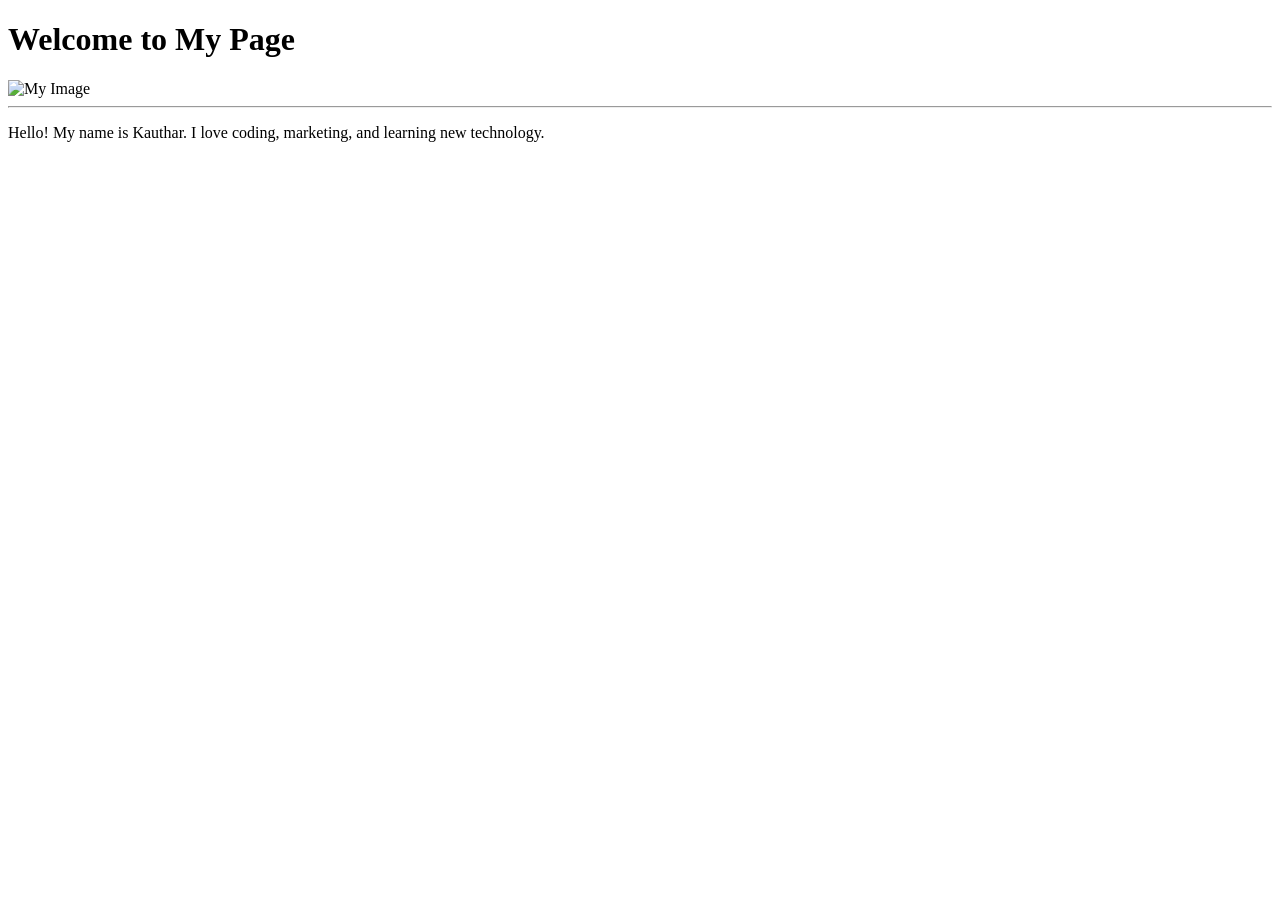
==== index..html @ 877be136 "Initial commit" ====
<!DOCTYPE html>
<html>
<head>
    <title>Introduction Page</title>
</head>
<body>

    <h1>Welcome to My Page</h1>

    <img src="image.jpg" alt="My Image" width="300">

    <hr>

    <p>
        Hello! My name is Kauthar. I love coding, marketing, and learning new technology.
    </p>

</body>
</html>
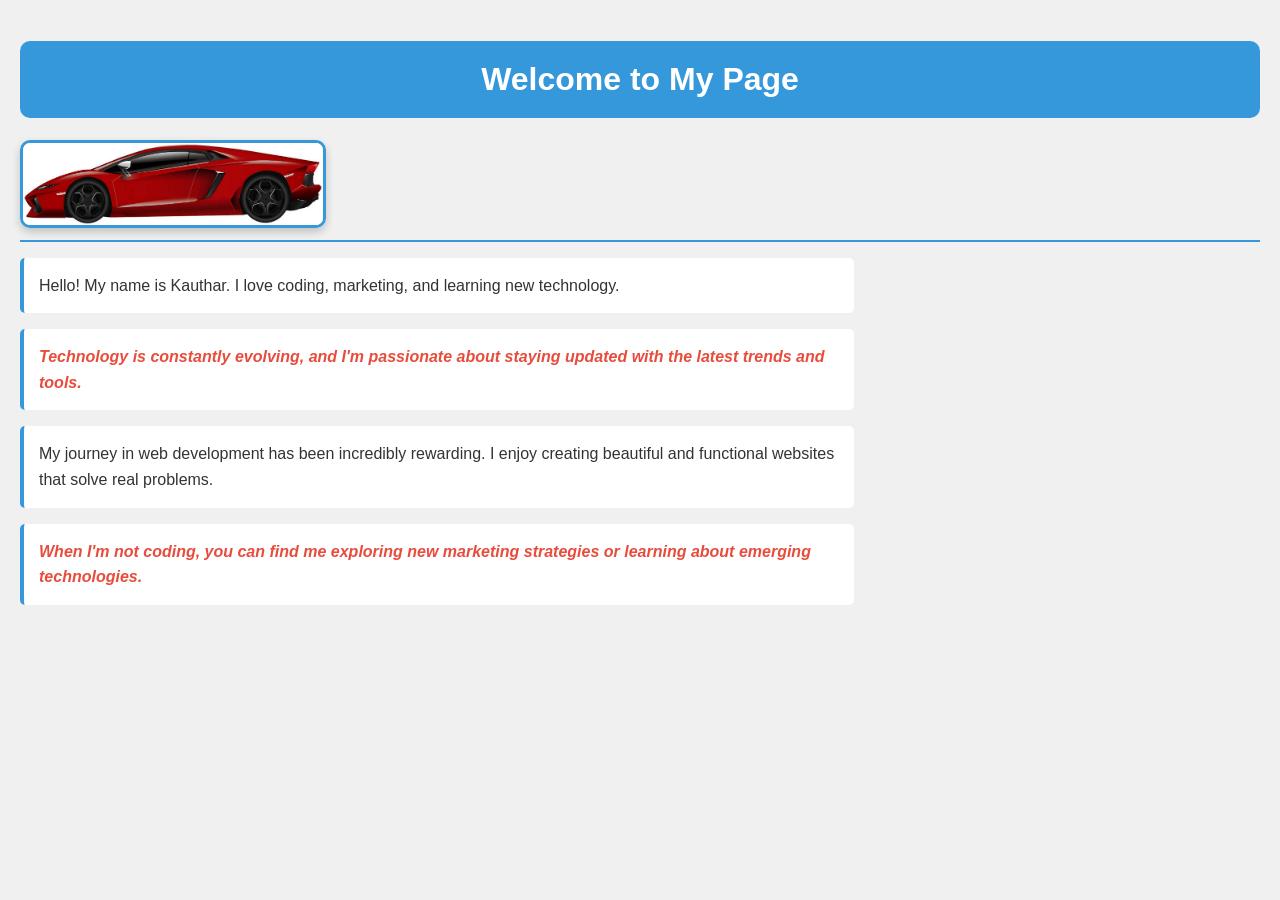
==== commit d7c4b75f: "Initial commit" ====
--- a/index..html
+++ b/index..html
@@ -1,19 +1,38 @@
-<!DOCTYPE html>
+<!doctype html>
 <html>
-<head>
+  <head>
     <title>Introduction Page</title>
-</head>
-<body>
-
+    <link rel="stylesheet" href="index.css" />
+  </head>
+  <body>
     <h1>Welcome to My Page</h1>
 
-    <img src="image.jpg" alt="My Image" width="300">
+    <img src="car.jpg" alt="My Image" width="300" />
 
-    <hr>
+    <hr />
 
     <p>
-        Hello! My name is Kauthar. I love coding, marketing, and learning new technology.
+      Hello! My name is Kauthar. I love coding, marketing, and learning new
+      technology.
     </p>
 
-</body>
-</html>+    <p>
+      <em
+        >Technology is constantly evolving, and I'm passionate about staying
+        updated with the latest trends and tools.</em
+      >
+    </p>
+
+    <p>
+      My journey in web development has been incredibly rewarding. I enjoy
+      creating beautiful and functional websites that solve real problems.
+    </p>
+
+    <p>
+      <em
+        >When I'm not coding, you can find me exploring new marketing strategies
+        or learning about emerging technologies.</em
+      >
+    </p>
+  </body>
+</html>
--- a/index.css
+++ b/index.css
@@ -0,0 +1,43 @@
+body {
+  font-family: Arial, sans-serif;
+  margin: 0;
+  padding: 20px;
+  background-color: #f0f0f0;
+}
+
+h1 {
+  color: #2c3e50;
+  text-align: center;
+  background-color: #3498db;
+  padding: 20px;
+  border-radius: 10px;
+  color: white;
+}
+
+p {
+  line-height: 1.6;
+  color: #333;
+  max-width: 800px;
+  background-color: white;
+  padding: 15px;
+  border-left: 4px solid #3498db;
+  border-radius: 5px;
+}
+
+img {
+  border-radius: 10px;
+  box-shadow: 0 4px 8px rgba(0,0,0,0.2);
+  border: 3px solid #3498db;
+}
+
+hr {
+  border: none;
+  height: 2px;
+  background-color: #3498db;
+}
+
+em {
+  font-style: italic;
+  color: #e74c3c;
+  font-weight: bold;
+}
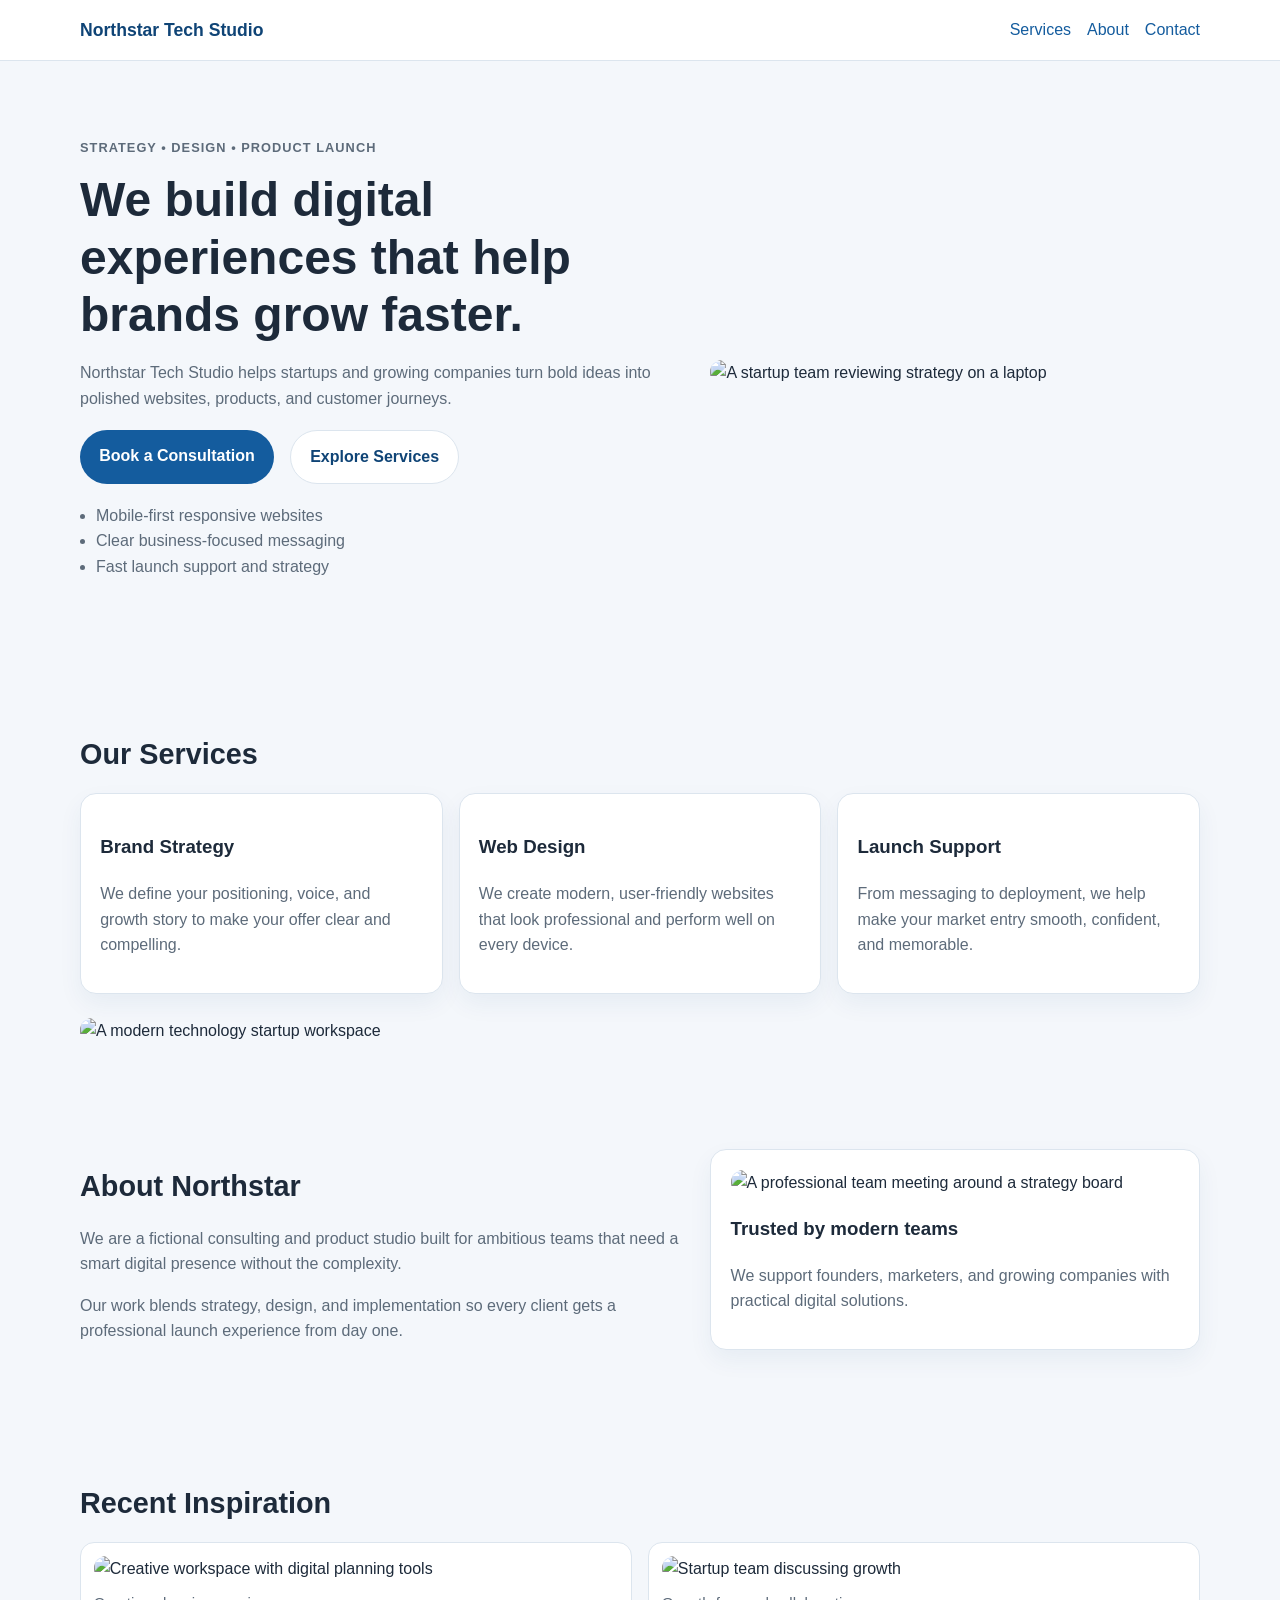
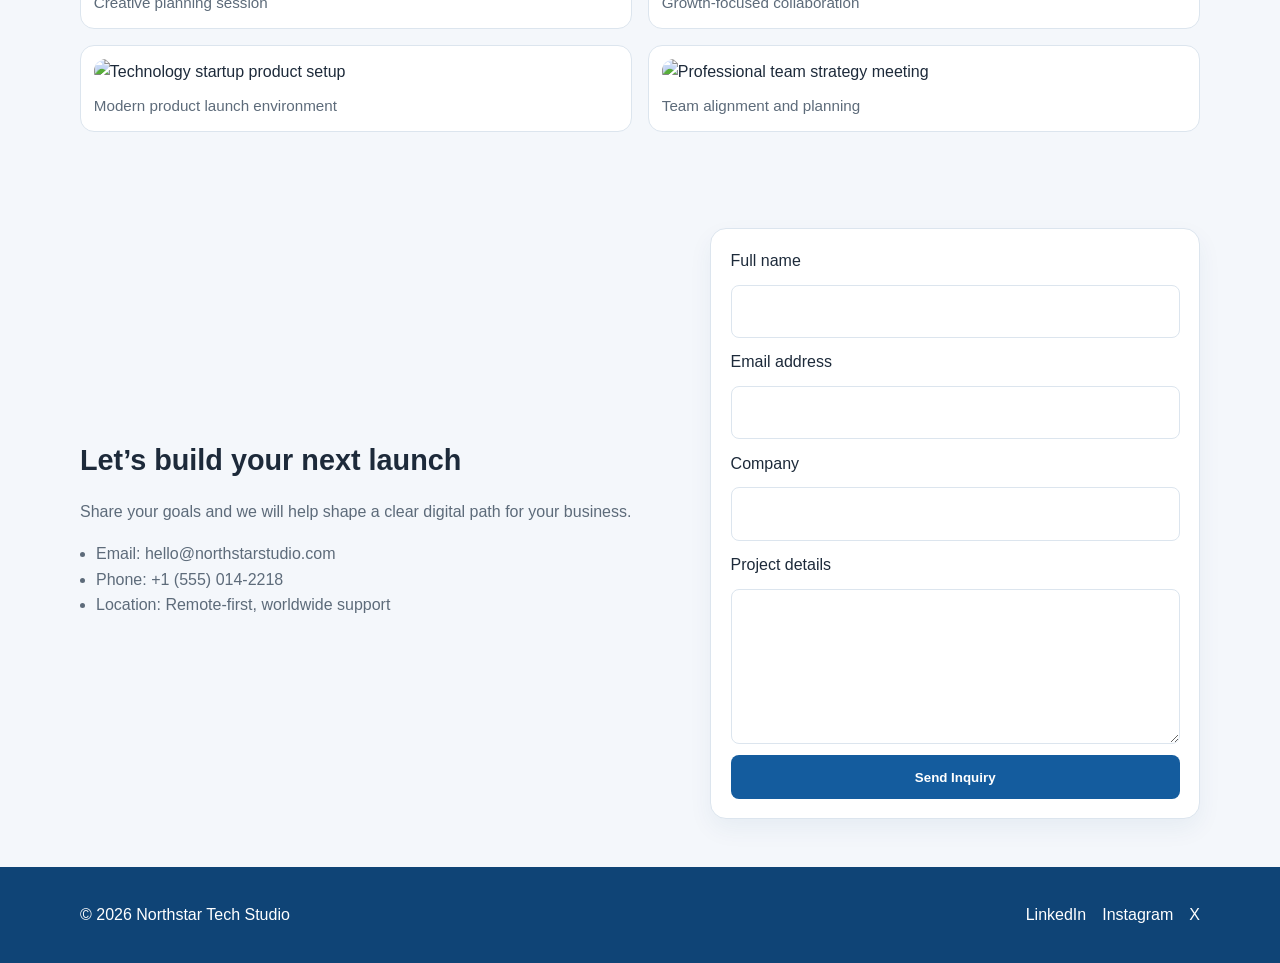
==== commit 29888393: "Add professional landing page" ====
--- a/index..html
+++ b/index..html
@@ -1,38 +1,162 @@
 <!doctype html>
-<html>
+<html lang="en">
   <head>
-    <title>Introduction Page</title>
+    <meta charset="UTF-8" />
+    <meta name="viewport" content="width=device-width, initial-scale=1.0" />
+    <meta
+      name="description"
+      content="Northstar Tech Studio creates modern digital experiences for ambitious businesses."
+    />
+    <title>Northstar Tech Studio | Modern Digital Growth</title>
     <link rel="stylesheet" href="index.css" />
   </head>
   <body>
-    <h1>Welcome to My Page</h1>
+    <a class="skip-link" href="#main-content">Skip to main content</a>
 
-    <img src="car.jpg" alt="My Image" width="300" />
+    <header class="site-header">
+      <div class="container nav-wrap">
+        <a class="brand" href="#top">Northstar Tech Studio</a>
+        <nav aria-label="Primary navigation">
+          <ul class="nav-links">
+            <li><a href="#services">Services</a></li>
+            <li><a href="#about">About</a></li>
+            <li><a href="#contact">Contact</a></li>
+          </ul>
+        </nav>
+      </div>
+    </header>
 
-    <hr />
+    <main id="main-content">
+      <section class="hero" id="top">
+        <div class="container hero-grid">
+          <div class="hero-content">
+            <p class="eyebrow">Strategy • Design • Product Launch</p>
+            <h1>We build digital experiences that help brands grow faster.</h1>
+            <p>
+              Northstar Tech Studio helps startups and growing companies turn bold ideas into polished websites, products, and customer journeys.
+            </p>
+            <div class="hero-actions">
+              <a class="btn btn-primary" href="#contact">Book a Consultation</a>
+              <a class="btn btn-secondary" href="#services">Explore Services</a>
+            </div>
+            <ul class="hero-highlights">
+              <li>Mobile-first responsive websites</li>
+              <li>Clear business-focused messaging</li>
+              <li>Fast launch support and strategy</li>
+            </ul>
+          </div>
+          <div class="hero-media">
+            <img src="startup.jpg" alt="A startup team reviewing strategy on a laptop" />
+          </div>
+        </div>
+      </section>
 
-    <p>
-      Hello! My name is Kauthar. I love coding, marketing, and learning new
-      technology.
-    </p>
+      <section class="services" id="services">
+        <div class="container">
+          <h2>Our Services</h2>
+          <div class="card-grid">
+            <article class="card">
+              <h3>Brand Strategy</h3>
+              <p>We define your positioning, voice, and growth story to make your offer clear and compelling.</p>
+            </article>
+            <article class="card">
+              <h3>Web Design</h3>
+              <p>We create modern, user-friendly websites that look professional and perform well on every device.</p>
+            </article>
+            <article class="card">
+              <h3>Launch Support</h3>
+              <p>From messaging to deployment, we help make your market entry smooth, confident, and memorable.</p>
+            </article>
+          </div>
+          <div class="service-image">
+            <img src="techstartup.jpg" alt="A modern technology startup workspace" />
+          </div>
+        </div>
+      </section>
 
-    <p>
-      <em
-        >Technology is constantly evolving, and I'm passionate about staying
-        updated with the latest trends and tools.</em
-      >
-    </p>
+      <section class="about" id="about">
+        <div class="container about-grid">
+          <div>
+            <h2>About Northstar</h2>
+            <p>
+              We are a fictional consulting and product studio built for ambitious teams that need a smart digital presence without the complexity.
+            </p>
+            <p>
+              Our work blends strategy, design, and implementation so every client gets a professional launch experience from day one.
+            </p>
+          </div>
+          <div class="team-card">
+            <img src="corporate-team-meeting-stockcake.jpg" alt="A professional team meeting around a strategy board" />
+            <h3>Trusted by modern teams</h3>
+            <p>We support founders, marketers, and growing companies with practical digital solutions.</p>
+          </div>
+        </div>
+      </section>
 
-    <p>
-      My journey in web development has been incredibly rewarding. I enjoy
-      creating beautiful and functional websites that solve real problems.
-    </p>
+      <section class="gallery" aria-label="Project highlights">
+        <div class="container">
+          <h2>Recent Inspiration</h2>
+          <div class="gallery-grid">
+            <figure>
+              <img src="1691517271641.jpg" alt="Creative workspace with digital planning tools" />
+              <figcaption>Creative planning session</figcaption>
+            </figure>
+            <figure>
+              <img src="startup.jpg" alt="Startup team discussing growth" />
+              <figcaption>Growth-focused collaboration</figcaption>
+            </figure>
+            <figure>
+              <img src="techstartup.jpg" alt="Technology startup product setup" />
+              <figcaption>Modern product launch environment</figcaption>
+            </figure>
+            <figure>
+              <img src="corporate-team-meeting-stockcake.jpg" alt="Professional team strategy meeting" />
+              <figcaption>Team alignment and planning</figcaption>
+            </figure>
+          </div>
+        </div>
+      </section>
 
-    <p>
-      <em
-        >When I'm not coding, you can find me exploring new marketing strategies
-        or learning about emerging technologies.</em
-      >
-    </p>
+      <section class="contact" id="contact">
+        <div class="container contact-grid">
+          <div>
+            <h2>Let’s build your next launch</h2>
+            <p>Share your goals and we will help shape a clear digital path for your business.</p>
+            <ul class="contact-details">
+              <li>Email: hello@northstarstudio.com</li>
+              <li>Phone: +1 (555) 014-2218</li>
+              <li>Location: Remote-first, worldwide support</li>
+            </ul>
+          </div>
+
+          <form class="contact-form" aria-label="Contact form" action="#" method="post">
+            <label for="name">Full name</label>
+            <input id="name" name="name" type="text" required />
+
+            <label for="email">Email address</label>
+            <input id="email" name="email" type="email" required />
+
+            <label for="company">Company</label>
+            <input id="company" name="company" type="text" required />
+
+            <label for="message">Project details</label>
+            <textarea id="message" name="message" rows="5" required></textarea>
+
+            <button type="submit">Send Inquiry</button>
+          </form>
+        </div>
+      </section>
+    </main>
+
+    <footer class="site-footer">
+      <div class="container footer-wrap">
+        <p>© 2026 Northstar Tech Studio</p>
+        <div class="social-links">
+          <a href="#" aria-label="LinkedIn">LinkedIn</a>
+          <a href="#" aria-label="Instagram">Instagram</a>
+          <a href="#" aria-label="X">X</a>
+        </div>
+      </div>
+    </footer>
   </body>
 </html>
--- a/index.css
+++ b/index.css
@@ -1,43 +1,277 @@
+:root {
+  --bg: #f4f7fb;
+  --surface: #ffffff;
+  --primary: #145c9e;
+  --primary-dark: #0f4476;
+  --accent: #2aa7c7;
+  --text: #1d2a3a;
+  --muted: #5d6b7a;
+  --border: #dce5ee;
+}
+
+* {
+  box-sizing: border-box;
+}
+
+html {
+  scroll-behavior: smooth;
+}
+
 body {
-  font-family: Arial, sans-serif;
   margin: 0;
-  padding: 20px;
-  background-color: #f0f0f0;
-}
-
-h1 {
-  color: #2c3e50;
-  text-align: center;
-  background-color: #3498db;
-  padding: 20px;
-  border-radius: 10px;
-  color: white;
-}
-
-p {
+  font-family: Arial, Helvetica, sans-serif;
   line-height: 1.6;
-  color: #333;
-  max-width: 800px;
-  background-color: white;
-  padding: 15px;
-  border-left: 4px solid #3498db;
-  border-radius: 5px;
+  color: var(--text);
+  background: var(--bg);
 }
 
 img {
-  border-radius: 10px;
-  box-shadow: 0 4px 8px rgba(0,0,0,0.2);
-  border: 3px solid #3498db;
-}
-
-hr {
+  width: 100%;
+  display: block;
+  border-radius: 12px;
+}
+
+a {
+  color: var(--primary);
+  text-decoration: none;
+}
+
+a:hover {
+  color: var(--primary-dark);
+}
+
+.skip-link {
+  position: absolute;
+  left: -999px;
+  top: 0;
+  background: var(--primary-dark);
+  color: white;
+  padding: 8px 12px;
+  z-index: 100;
+}
+
+.skip-link:focus {
+  left: 0;
+}
+
+.container {
+  width: min(1120px, calc(100% - 2rem));
+  margin: 0 auto;
+}
+
+.site-header {
+  background: white;
+  border-bottom: 1px solid var(--border);
+  position: sticky;
+  top: 0;
+  z-index: 50;
+}
+
+.nav-wrap {
+  display: flex;
+  justify-content: space-between;
+  align-items: center;
+  padding: 1rem 0;
+}
+
+.brand {
+  font-weight: 700;
+  font-size: 1.1rem;
+  color: var(--primary-dark);
+}
+
+.nav-links {
+  display: flex;
+  gap: 1rem;
+  list-style: none;
+  padding: 0;
+  margin: 0;
+}
+
+.hero {
+  padding: 4rem 0;
+}
+
+.hero-grid,
+.about-grid,
+.contact-grid {
+  display: grid;
+  gap: 2rem;
+}
+
+.eyebrow {
+  color: var(--accent);
+  font-weight: 700;
+  letter-spacing: 0.08em;
+  text-transform: uppercase;
+  font-size: 0.8rem;
+}
+
+.hero h1 {
+  font-size: clamp(2rem, 4vw, 3rem);
+  line-height: 1.2;
+  margin: 0.2rem 0 1rem;
+}
+
+.hero p,
+.about p,
+.card p,
+.contact p,
+.team-card p,
+.contact-details {
+  color: var(--muted);
+}
+
+.hero-actions {
+  display: flex;
+  flex-wrap: wrap;
+  gap: 1rem;
+  margin: 1.2rem 0;
+}
+
+.btn {
+  display: inline-block;
+  padding: 0.8rem 1.2rem;
+  border-radius: 999px;
+  font-weight: 700;
+}
+
+.btn-primary {
+  background: var(--primary);
+  color: white;
+}
+
+.btn-secondary {
+  background: white;
+  color: var(--primary-dark);
+  border: 1px solid var(--border);
+}
+
+.hero-highlights {
+  padding-left: 1rem;
+  color: var(--muted);
+}
+
+.services,
+.about,
+.gallery,
+.contact {
+  padding: 3rem 0;
+}
+
+h2 {
+  font-size: 1.8rem;
+  margin-bottom: 1rem;
+}
+
+.card-grid,
+.gallery-grid {
+  display: grid;
+  gap: 1rem;
+}
+
+.card,
+.team-card,
+.contact-form {
+  background: white;
+  border: 1px solid var(--border);
+  border-radius: 16px;
+  padding: 1.2rem;
+  box-shadow: 0 10px 25px rgba(15, 68, 118, 0.06);
+}
+
+.service-image,
+.hero-media {
+  margin-top: 1.5rem;
+}
+
+.team-card img {
+  margin-bottom: 1rem;
+}
+
+.gallery figure {
+  margin: 0;
+  background: white;
+  padding: 0.8rem;
+  border-radius: 14px;
+  border: 1px solid var(--border);
+}
+
+.gallery figcaption {
+  margin-top: 0.6rem;
+  font-size: 0.95rem;
+  color: var(--muted);
+}
+
+.contact-form {
+  display: grid;
+  gap: 0.7rem;
+}
+
+.contact-form input,
+.contact-form textarea {
+  width: 100%;
+  padding: 0.8rem;
+  border: 1px solid var(--border);
+  border-radius: 8px;
+  font: inherit;
+}
+
+.contact-form button {
+  padding: 0.9rem 1rem;
   border: none;
-  height: 2px;
-  background-color: #3498db;
-}
-
-em {
-  font-style: italic;
-  color: #e74c3c;
-  font-weight: bold;
+  border-radius: 8px;
+  background: var(--primary);
+  color: white;
+  font-weight: 700;
+  cursor: pointer;
+}
+
+.contact-details {
+  padding-left: 1rem;
+}
+
+.site-footer {
+  background: var(--primary-dark);
+  color: white;
+  padding: 1.2rem 0;
+}
+
+.footer-wrap {
+  display: flex;
+  flex-direction: column;
+  gap: 0.5rem;
+}
+
+.social-links {
+  display: flex;
+  gap: 1rem;
+  flex-wrap: wrap;
+}
+
+.social-links a {
+  color: white;
+}
+
+@media screen and (min-width: 760px) {
+  .hero-grid,
+  .about-grid,
+  .contact-grid {
+    grid-template-columns: 1.1fr 0.9fr;
+    align-items: center;
+  }
+
+  .card-grid {
+    grid-template-columns: repeat(3, 1fr);
+  }
+
+  .gallery-grid {
+    grid-template-columns: repeat(2, 1fr);
+  }
+
+  .footer-wrap {
+    flex-direction: row;
+    justify-content: space-between;
+    align-items: center;
+  }
 }
